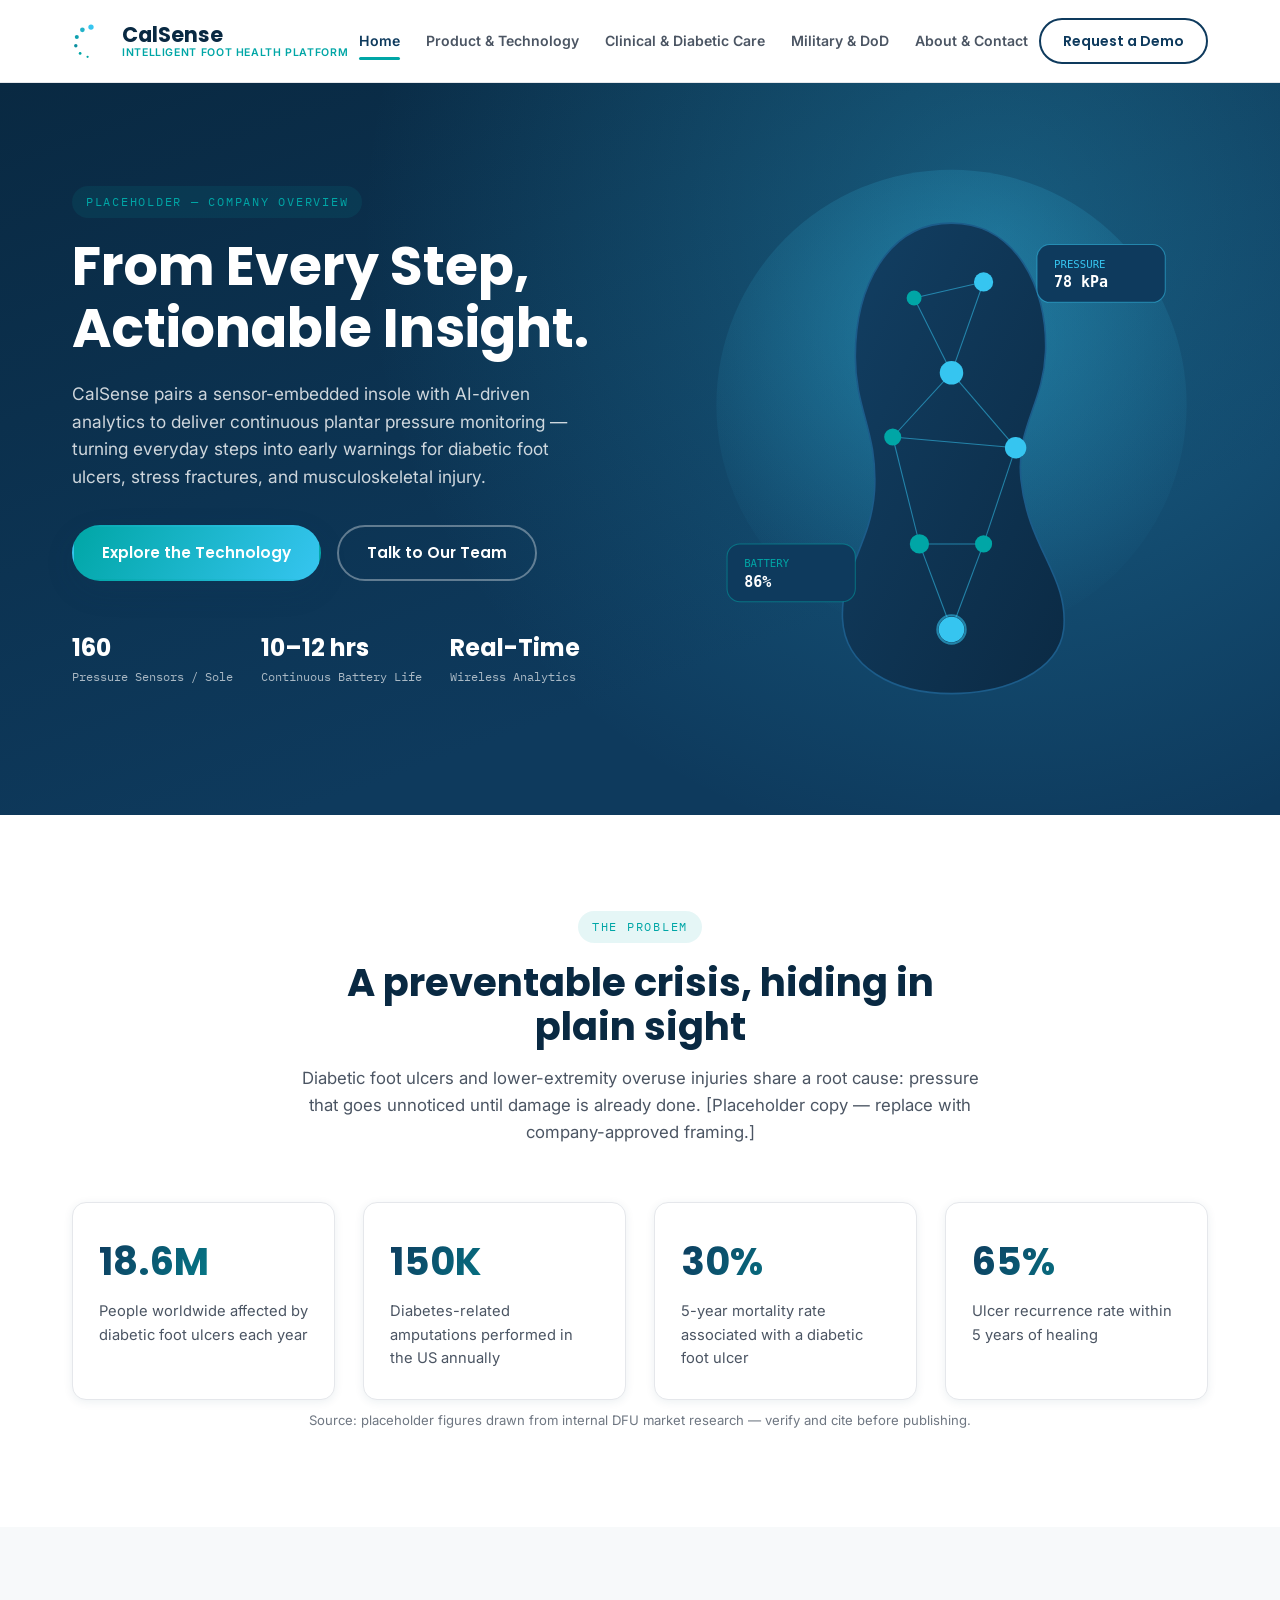
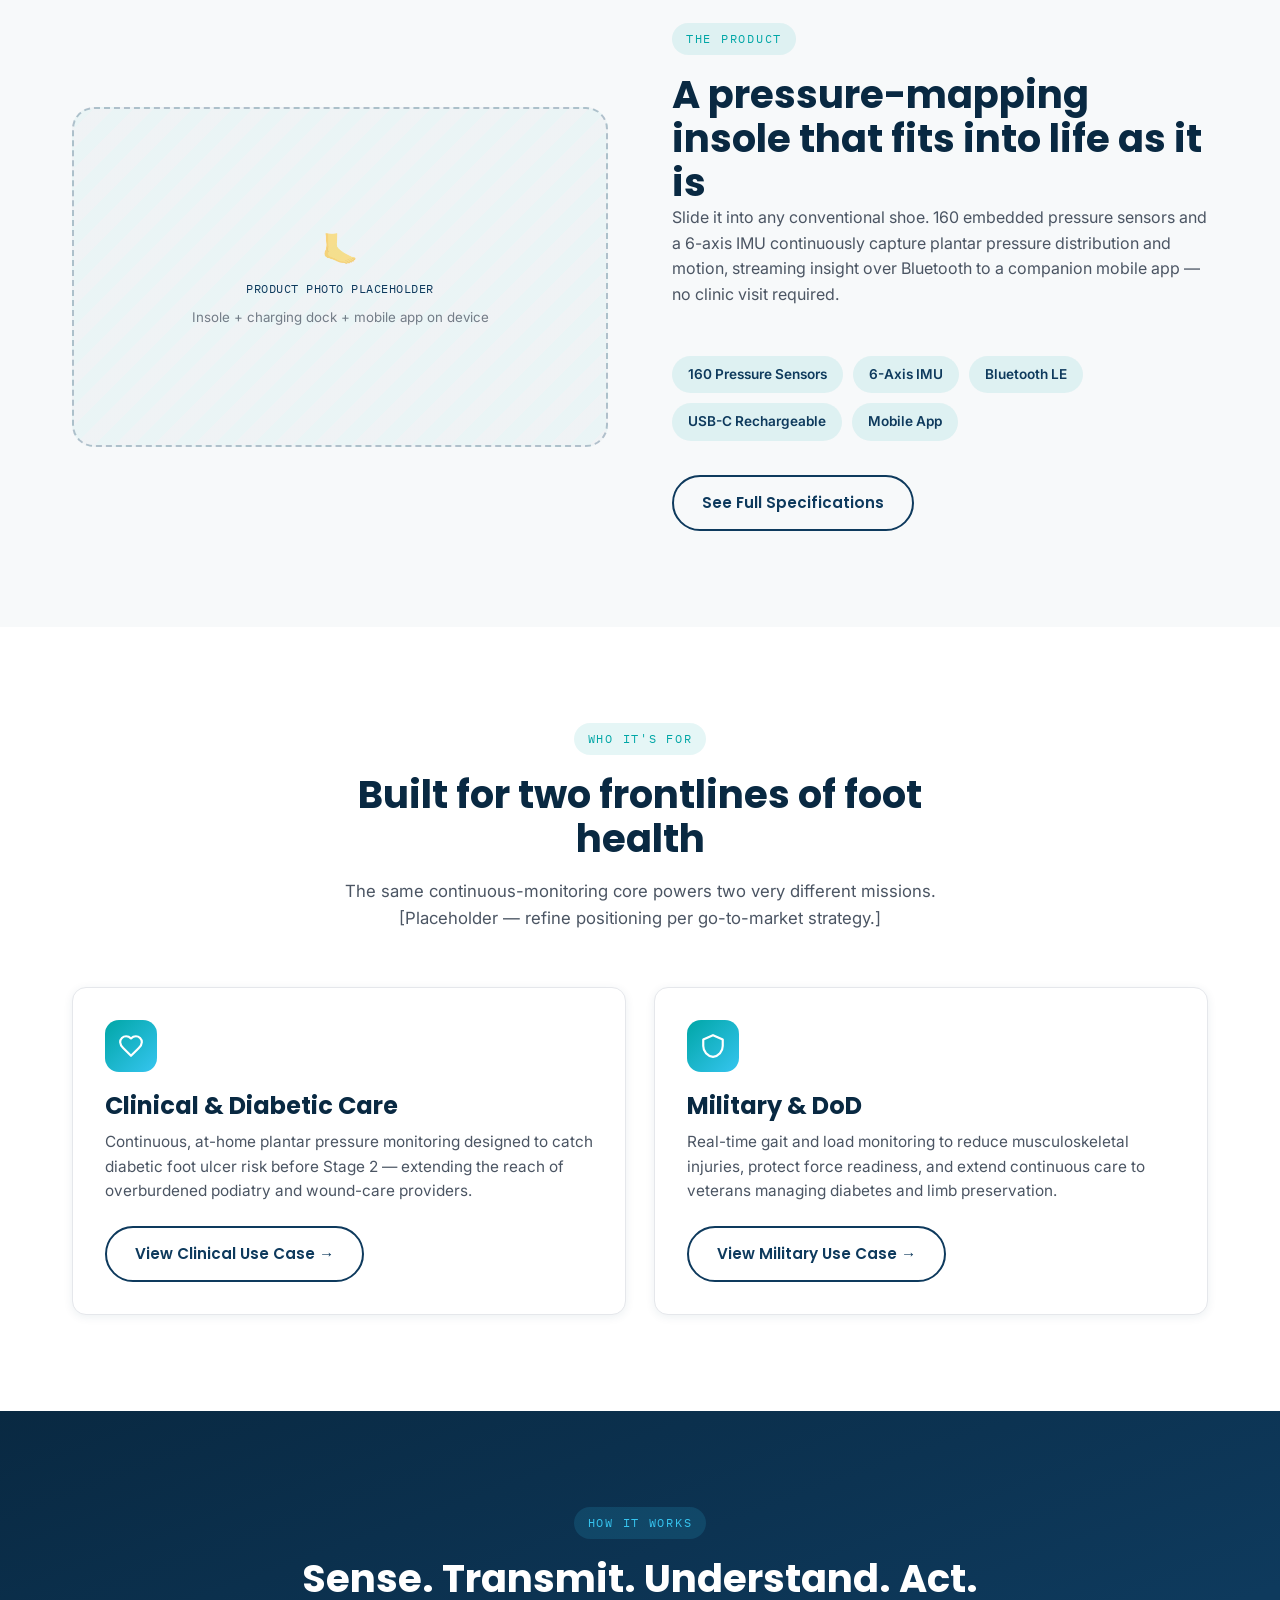
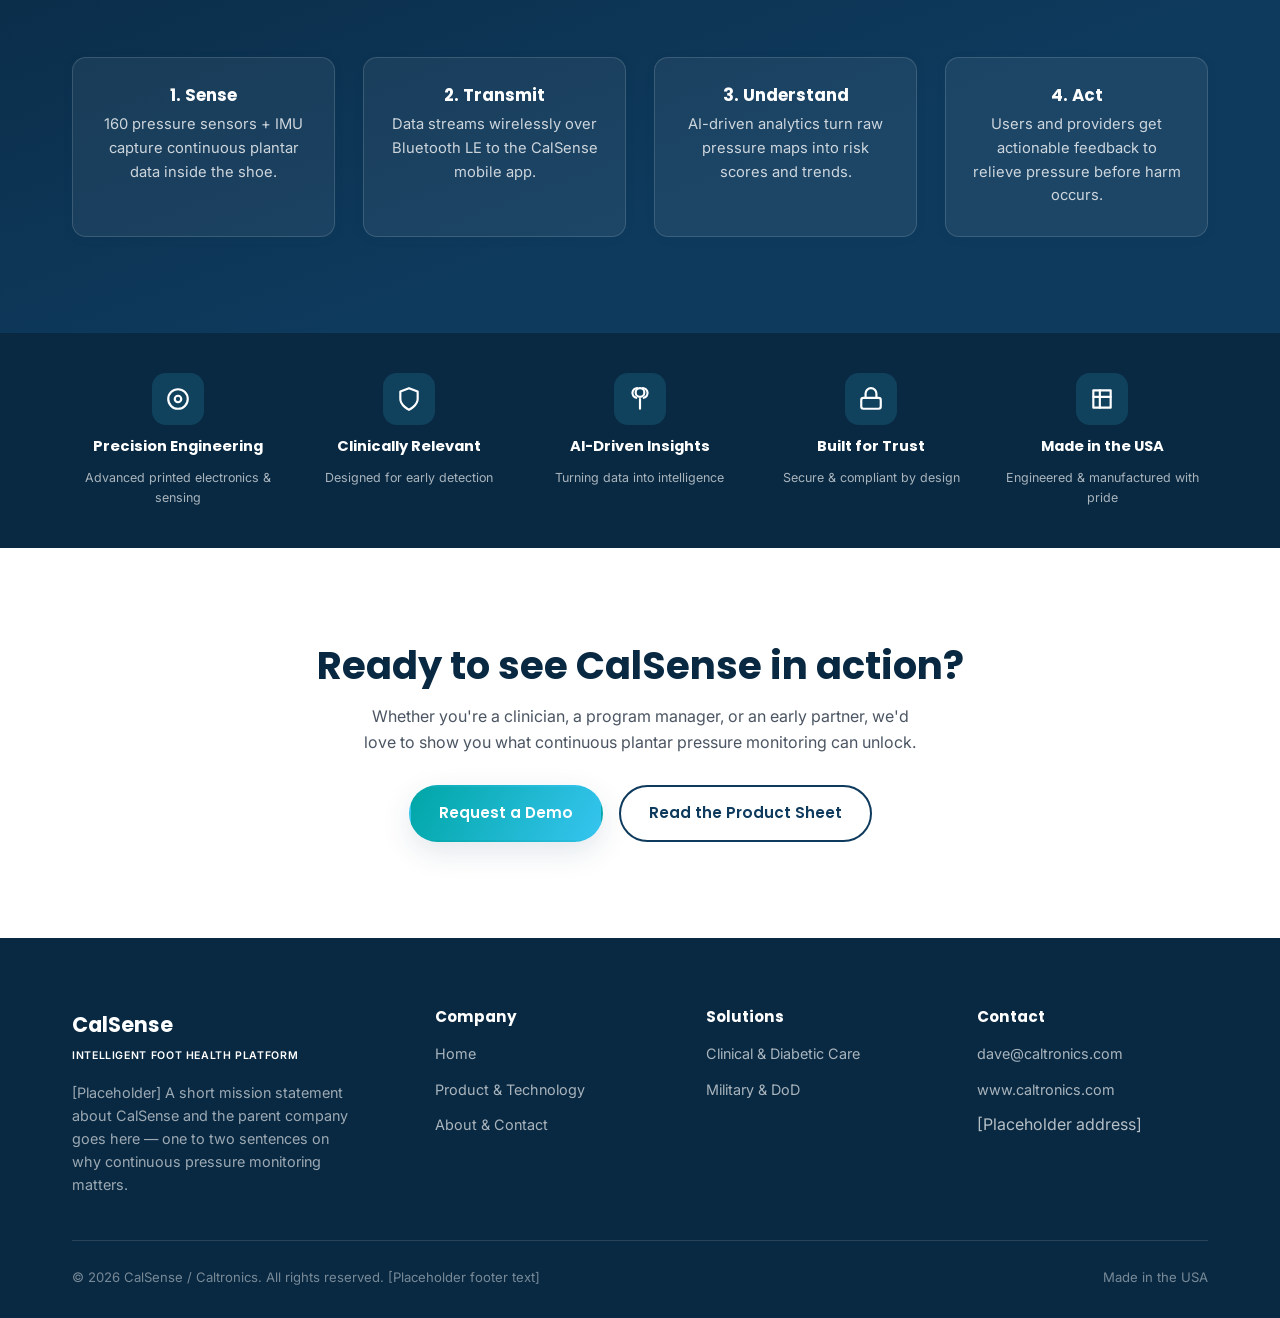
==== index.html @ a416ae58 "Initial CalSense marketing site Static 5-page site (Home, Product & Technology, Clinical & Diabetic " ====
<!DOCTYPE html>
<html lang="en">
<head>
<meta charset="UTF-8">
<meta name="viewport" content="width=device-width, initial-scale=1.0">
<title>CalSense | Intelligent Foot Health Platform</title>
<meta name="description" content="CalSense is a continuous plantar pressure monitoring platform — pairing a sensor-embedded insole with AI-driven analytics to prevent diabetic foot ulcers and musculoskeletal injury.">
<link rel="icon" type="image/svg+xml" href="images/favicon.svg">
<link rel="preconnect" href="https://fonts.googleapis.com">
<link href="https://fonts.googleapis.com/css2?family=Poppins:wght@500;600;700&family=Inter:wght@400;500;600&family=IBM+Plex+Mono:wght@400;500;600&display=swap" rel="stylesheet">
<link rel="stylesheet" href="css/styles.css">
</head>
<body>

<!-- NOTE: Nav + footer are duplicated per page (static site, no templating). Keep them in sync when editing. -->
<header class="navbar">
  <div class="container">
    <a href="index.html" class="brand">
      <img src="images/logo.svg" alt="CalSense logo">
      <span class="brand-text">
        <span class="brand-name">CalSense</span>
        <span class="brand-tag">Intelligent Foot Health Platform</span>
      </span>
    </a>
    <nav class="nav-links">
      <a href="index.html">Home</a>
      <a href="product.html">Product &amp; Technology</a>
      <a href="healthcare.html">Clinical &amp; Diabetic Care</a>
      <a href="military.html">Military &amp; DoD</a>
      <a href="about.html">About &amp; Contact</a>
    </nav>
    <div class="nav-cta">
      <a href="about.html" class="btn btn--outline-navy">Request a Demo</a>
      <button class="nav-toggle" aria-label="Toggle menu">
        <span></span><span></span><span></span>
      </button>
    </div>
  </div>
</header>

<!-- HERO -->
<section class="hero">
  <div class="container">
    <div class="hero-copy">
      <span class="eyebrow">Placeholder — Company Overview</span>
      <h1>From Every Step,<br>Actionable Insight.</h1>
      <p class="lede">CalSense pairs a sensor-embedded insole with AI-driven analytics to deliver continuous plantar pressure monitoring — turning everyday steps into early warnings for diabetic foot ulcers, stress fractures, and musculoskeletal injury.</p>
      <div class="hero-actions">
        <a href="product.html" class="btn btn--primary">Explore the Technology</a>
        <a href="about.html" class="btn btn--ghost">Talk to Our Team</a>
      </div>
      <div class="hero-badges">
        <div class="hero-badge"><strong>160</strong>Pressure Sensors / Sole</div>
        <div class="hero-badge"><strong>10–12 hrs</strong>Continuous Battery Life</div>
        <div class="hero-badge"><strong>Real-Time</strong>Wireless Analytics</div>
      </div>
    </div>
    <div class="hero-art">
      <img src="images/hero-graphic.svg" alt="Illustration of a foot sole with pressure sensor network">
    </div>
  </div>
</section>

<!-- PROBLEM SNAPSHOT -->
<section class="section">
  <div class="container">
    <div class="section-head section-head--center">
      <span class="eyebrow">The Problem</span>
      <h2>A preventable crisis, hiding in plain sight</h2>
      <p>Diabetic foot ulcers and lower-extremity overuse injuries share a root cause: pressure that goes unnoticed until damage is already done. [Placeholder copy — replace with company-approved framing.]</p>
    </div>
    <div class="grid grid--4">
      <div class="stat-card">
        <div class="stat-number" data-count-to="18.6" data-decimals="1" data-suffix="M">0M</div>
        <p>People worldwide affected by diabetic foot ulcers each year</p>
      </div>
      <div class="stat-card">
        <div class="stat-number" data-count-to="150" data-suffix="K">0K</div>
        <p>Diabetes-related amputations performed in the US annually</p>
      </div>
      <div class="stat-card">
        <div class="stat-number" data-count-to="30" data-suffix="%">0%</div>
        <p>5-year mortality rate associated with a diabetic foot ulcer</p>
      </div>
      <div class="stat-card">
        <div class="stat-number" data-count-to="65" data-suffix="%">0%</div>
        <p>Ulcer recurrence rate within 5 years of healing</p>
      </div>
    </div>
    <p class="small-note text-center">Source: placeholder figures drawn from internal DFU market research — verify and cite before publishing.</p>
  </div>
</section>

<!-- PRODUCT HIGHLIGHT -->
<section class="section section--offwhite">
  <div class="container">
    <div class="split">
      <div class="split-media">
        <div class="placeholder" style="min-height:340px;">
          <div class="ph-icon">🦶</div>
          <span class="ph-label">Product Photo Placeholder</span>
          <small>Insole + charging dock + mobile app on device</small>
        </div>
      </div>
      <div class="split-copy">
        <span class="eyebrow">The Product</span>
        <h2>A pressure-mapping insole that fits into life as it is</h2>
        <p>Slide it into any conventional shoe. 160 embedded pressure sensors and a 6-axis IMU continuously capture plantar pressure distribution and motion, streaming insight over Bluetooth to a companion mobile app — no clinic visit required.</p>
        <div class="pill-list mt-lg">
          <span class="pill">160 Pressure Sensors</span>
          <span class="pill">6-Axis IMU</span>
          <span class="pill">Bluetooth LE</span>
          <span class="pill">USB-C Rechargeable</span>
          <span class="pill">Mobile App</span>
        </div>
        <div class="hero-actions" style="margin-top:34px;">
          <a href="product.html" class="btn btn--outline-navy">See Full Specifications</a>
        </div>
      </div>
    </div>
  </div>
</section>

<!-- MARKETS -->
<section class="section">
  <div class="container">
    <div class="section-head section-head--center">
      <span class="eyebrow">Who It's For</span>
      <h2>Built for two frontlines of foot health</h2>
      <p>The same continuous-monitoring core powers two very different missions. [Placeholder — refine positioning per go-to-market strategy.]</p>
    </div>
    <div class="grid grid--2">
      <div class="card">
        <div class="icon-badge">
          <svg viewBox="0 0 24 24" fill="none" stroke="currentColor" stroke-width="2" stroke-linecap="round" stroke-linejoin="round"><path d="M19 14c1.49-1.46 3-3.21 3-5.5A5.5 5.5 0 0 0 16.5 3c-1.76 0-3 .5-4.5 2-1.5-1.5-2.74-2-4.5-2A5.5 5.5 0 0 0 2 8.5c0 2.29 1.51 4.04 3 5.5l7 7Z"/></svg>
        </div>
        <h3>Clinical &amp; Diabetic Care</h3>
        <p>Continuous, at-home plantar pressure monitoring designed to catch diabetic foot ulcer risk before Stage 2 — extending the reach of overburdened podiatry and wound-care providers.</p>
        <a href="healthcare.html" class="btn btn--outline-navy" style="margin-top:22px;">View Clinical Use Case →</a>
      </div>
      <div class="card">
        <div class="icon-badge">
          <svg viewBox="0 0 24 24" fill="none" stroke="currentColor" stroke-width="2" stroke-linecap="round" stroke-linejoin="round"><path d="M12 2 3 6v6c0 5 3.8 9.4 9 10 5.2-.6 9-5 9-10V6l-9-4Z"/></svg>
        </div>
        <h3>Military &amp; DoD</h3>
        <p>Real-time gait and load monitoring to reduce musculoskeletal injuries, protect force readiness, and extend continuous care to veterans managing diabetes and limb preservation.</p>
        <a href="military.html" class="btn btn--outline-navy" style="margin-top:22px;">View Military Use Case →</a>
      </div>
    </div>
  </div>
</section>

<!-- HOW IT WORKS TEASER -->
<section class="section section--navy">
  <div class="container">
    <div class="section-head section-head--center">
      <span class="eyebrow">How It Works</span>
      <h2>Sense. Transmit. Understand. Act.</h2>
    </div>
    <div class="grid grid--4">
      <div class="stat-card text-center">
        <h3 style="font-size:1.05rem;">1. Sense</h3>
        <p>160 pressure sensors + IMU capture continuous plantar data inside the shoe.</p>
      </div>
      <div class="stat-card text-center">
        <h3 style="font-size:1.05rem;">2. Transmit</h3>
        <p>Data streams wirelessly over Bluetooth LE to the CalSense mobile app.</p>
      </div>
      <div class="stat-card text-center">
        <h3 style="font-size:1.05rem;">3. Understand</h3>
        <p>AI-driven analytics turn raw pressure maps into risk scores and trends.</p>
      </div>
      <div class="stat-card text-center">
        <h3 style="font-size:1.05rem;">4. Act</h3>
        <p>Users and providers get actionable feedback to relieve pressure before harm occurs.</p>
      </div>
    </div>
  </div>
</section>

<!-- TRUST STRIP -->
<div class="trust-strip">
  <div class="container">
    <div class="grid">
      <div class="trust-item">
        <div class="icon-badge"><svg viewBox="0 0 24 24" fill="none" stroke="currentColor" stroke-width="2" stroke-linecap="round" stroke-linejoin="round"><circle cx="12" cy="12" r="3"/><circle cx="12" cy="12" r="9"/></svg></div>
        <strong>Precision Engineering</strong>
        <span>Advanced printed electronics &amp; sensing</span>
      </div>
      <div class="trust-item">
        <div class="icon-badge"><svg viewBox="0 0 24 24" fill="none" stroke="currentColor" stroke-width="2" stroke-linecap="round" stroke-linejoin="round"><path d="M12 22s8-4 8-10V5l-8-3-8 3v7c0 6 8 10 8 10Z"/></svg></div>
        <strong>Clinically Relevant</strong>
        <span>Designed for early detection</span>
      </div>
      <div class="trust-item">
        <div class="icon-badge"><svg viewBox="0 0 24 24" fill="none" stroke="currentColor" stroke-width="2" stroke-linecap="round" stroke-linejoin="round"><path d="M9.5 2a4.5 4.5 0 0 0-1 8.88M14.5 2a4.5 4.5 0 0 1 1 8.88M12 12v9"/><circle cx="12" cy="6" r="4"/></svg></div>
        <strong>AI-Driven Insights</strong>
        <span>Turning data into intelligence</span>
      </div>
      <div class="trust-item">
        <div class="icon-badge"><svg viewBox="0 0 24 24" fill="none" stroke="currentColor" stroke-width="2" stroke-linecap="round" stroke-linejoin="round"><rect x="3" y="11" width="18" height="10" rx="2"/><path d="M7 11V7a5 5 0 0 1 10 0v4"/></svg></div>
        <strong>Built for Trust</strong>
        <span>Secure &amp; compliant by design</span>
      </div>
      <div class="trust-item">
        <div class="icon-badge"><svg viewBox="0 0 24 24" fill="none" stroke="currentColor" stroke-width="2" stroke-linecap="round" stroke-linejoin="round"><path d="M4 4h16v16H4z"/><path d="M4 10h16M10 4v16"/></svg></div>
        <strong>Made in the USA</strong>
        <span>Engineered &amp; manufactured with pride</span>
      </div>
    </div>
  </div>
</div>

<!-- CTA -->
<section class="section text-center">
  <div class="container">
    <h2>Ready to see CalSense in action?</h2>
    <p style="max-width:560px;margin:16px auto 0;">Whether you're a clinician, a program manager, or an early partner, we'd love to show you what continuous plantar pressure monitoring can unlock.</p>
    <div class="hero-actions" style="justify-content:center;margin-top:30px;">
      <a href="about.html" class="btn btn--primary" style="color:#fff;">Request a Demo</a>
      <a href="product.html" class="btn btn--outline-navy">Read the Product Sheet</a>
    </div>
  </div>
</section>

<footer class="site-footer">
  <div class="container">
    <div class="footer-grid">
      <div class="footer-brand">
        <span class="brand-name">CalSense</span><br>
        <span class="brand-tag">Intelligent Foot Health Platform</span>
        <p>[Placeholder] A short mission statement about CalSense and the parent company goes here — one to two sentences on why continuous pressure monitoring matters.</p>
      </div>
      <div class="footer-col">
        <h4>Company</h4>
        <ul>
          <li><a href="index.html">Home</a></li>
          <li><a href="product.html">Product &amp; Technology</a></li>
          <li><a href="about.html">About &amp; Contact</a></li>
        </ul>
      </div>
      <div class="footer-col">
        <h4>Solutions</h4>
        <ul>
          <li><a href="healthcare.html">Clinical &amp; Diabetic Care</a></li>
          <li><a href="military.html">Military &amp; DoD</a></li>
        </ul>
      </div>
      <div class="footer-col">
        <h4>Contact</h4>
        <ul>
          <li><a href="mailto:dave@caltronics.com">dave@caltronics.com</a></li>
          <li><a href="#">www.caltronics.com</a></li>
          <li>[Placeholder address]</li>
        </ul>
      </div>
    </div>
    <div class="footer-bottom">
      <span>© 2026 CalSense / Caltronics. All rights reserved. [Placeholder footer text]</span>
      <span>Made in the USA</span>
    </div>
  </div>
</footer>

<script src="js/main.js"></script>
</body>
</html>
---- css/styles.css ----
/* ==========================================================================
   CalSense — Global Design System
   Palette + type pulled from Project Aegis brand board (placeholder-friendly)
   ========================================================================== */

:root {
  --navy: #0E3A5D;
  --navy-dark: #092942;
  --teal: #00A6A6;
  --cyan: #36C5F0;
  --white: #FFFFFF;
  --slate: #4B5563;
  --light-gray: #E5E7EB;
  --off-white: #F7F9FA;

  --font-heading: 'Poppins', 'Segoe UI', Arial, sans-serif;
  --font-body: 'Inter', 'Segoe UI', Arial, sans-serif;
  --font-mono: 'IBM Plex Mono', 'Courier New', monospace;

  --radius-sm: 8px;
  --radius-md: 14px;
  --radius-lg: 22px;

  --shadow-sm: 0 2px 10px rgba(14, 58, 93, 0.08);
  --shadow-md: 0 10px 30px rgba(14, 58, 93, 0.12);
  --shadow-lg: 0 20px 50px rgba(14, 58, 93, 0.18);

  --max-width: 1200px;
}

* { box-sizing: border-box; margin: 0; padding: 0; }

html { scroll-behavior: smooth; }

body {
  font-family: var(--font-body);
  color: var(--navy-dark);
  background: var(--white);
  line-height: 1.6;
  -webkit-font-smoothing: antialiased;
  overflow-x: hidden;
}

img, svg { max-width: 100%; display: block; }

a { color: inherit; text-decoration: none; }

ul { list-style: none; }

h1, h2, h3, h4 {
  font-family: var(--font-heading);
  font-weight: 700;
  line-height: 1.15;
  color: var(--navy-dark);
}

h1 { font-size: clamp(2.2rem, 4.2vw, 3.6rem); }
h2 { font-size: clamp(1.8rem, 3vw, 2.6rem); }
h3 { font-size: clamp(1.2rem, 2vw, 1.5rem); }

p { color: var(--slate); }

.container {
  max-width: var(--max-width);
  margin: 0 auto;
  padding: 0 32px;
}

.section {
  padding: 96px 0;
}

.section--tight { padding: 64px 0; }

.section--navy {
  background: linear-gradient(160deg, var(--navy-dark), var(--navy) 65%);
  color: var(--white);
}
.section--navy h2, .section--navy h3, .section--navy p { color: var(--white); }
.section--navy p { color: rgba(255,255,255,0.78); }

.section--offwhite { background: var(--off-white); }

.eyebrow {
  display: inline-block;
  font-family: var(--font-mono);
  font-size: 0.78rem;
  letter-spacing: 0.14em;
  text-transform: uppercase;
  color: var(--teal);
  background: rgba(0, 166, 166, 0.1);
  padding: 6px 14px;
  border-radius: 999px;
  margin-bottom: 18px;
}
.section--navy .eyebrow {
  color: var(--cyan);
  background: rgba(54, 197, 240, 0.14);
}

.section-head {
  max-width: 680px;
  margin-bottom: 56px;
}
.section-head p { margin-top: 16px; font-size: 1.05rem; }
.section-head--center { margin-left: auto; margin-right: auto; text-align: center; }

/* ---------- Buttons ---------- */
.btn {
  display: inline-flex;
  align-items: center;
  gap: 8px;
  font-family: var(--font-heading);
  font-weight: 600;
  font-size: 0.95rem;
  padding: 14px 28px;
  border-radius: 999px;
  border: 2px solid transparent;
  cursor: pointer;
  transition: transform 0.18s ease, box-shadow 0.18s ease, background 0.18s ease, color 0.18s ease;
}
.btn:hover { transform: translateY(-2px); }

.btn--primary {
  background: linear-gradient(120deg, var(--teal), var(--cyan));
  color: var(--white);
  box-shadow: var(--shadow-md);
}
.btn--primary:hover { box-shadow: 0 14px 34px rgba(0, 166, 166, 0.32); }

.btn--ghost {
  background: transparent;
  border-color: rgba(255,255,255,0.35);
  color: var(--white);
}
.btn--ghost:hover { background: rgba(255,255,255,0.1); }

.btn--outline-navy {
  background: transparent;
  border-color: var(--navy);
  color: var(--navy);
}
.btn--outline-navy:hover { background: var(--navy); color: var(--white); }

/* ---------- Navbar ---------- */
.navbar {
  position: sticky;
  top: 0;
  z-index: 100;
  background: rgba(255, 255, 255, 0.92);
  backdrop-filter: blur(10px);
  border-bottom: 1px solid var(--light-gray);
}
.navbar .container {
  display: flex;
  align-items: center;
  justify-content: space-between;
  height: 82px;
}
.brand {
  display: flex;
  align-items: center;
  gap: 12px;
}
.brand img { width: 38px; height: 38px; }
.brand-text { display: flex; flex-direction: column; line-height: 1.1; }
.brand-name {
  font-family: var(--font-heading);
  font-weight: 700;
  font-size: 1.3rem;
  color: var(--navy-dark);
}
.brand-tag {
  font-size: 0.66rem;
  letter-spacing: 0.06em;
  text-transform: uppercase;
  color: var(--teal);
  font-weight: 600;
}

.nav-links {
  display: flex;
  align-items: center;
  gap: 26px;
}
.nav-links a {
  font-weight: 600;
  font-size: 0.88rem;
  color: var(--slate);
  position: relative;
  padding: 4px 0;
  white-space: nowrap;
  transition: color 0.15s ease;
}
.nav-links a:hover, .nav-links a.active { color: var(--navy); }
.nav-links a.active::after {
  content: '';
  position: absolute;
  left: 0; right: 0; bottom: -4px;
  height: 3px;
  border-radius: 2px;
  background: var(--teal);
}

.nav-cta { display: flex; align-items: center; gap: 18px; }
.nav-cta .btn { padding: 10px 22px; font-size: 0.88rem; }
.nav-cta .btn--primary { color: var(--white); }

.nav-toggle {
  display: none;
  flex-direction: column;
  gap: 5px;
  background: none;
  border: none;
  cursor: pointer;
  padding: 8px;
}
.nav-toggle span {
  width: 24px;
  height: 2.5px;
  background: var(--navy);
  border-radius: 2px;
  transition: 0.2s ease;
}

/* ---------- Hero ---------- */
.hero {
  position: relative;
  background: radial-gradient(circle at 78% 20%, rgba(54,197,240,0.28), transparent 55%),
              linear-gradient(160deg, var(--navy-dark), var(--navy) 70%);
  color: var(--white);
  padding: 76px 0 100px;
  overflow: hidden;
}
.hero .container {
  display: grid;
  grid-template-columns: 1.05fr 0.95fr;
  gap: 56px;
  align-items: center;
}
.hero h1 { color: var(--white); }
.hero-tagline {
  font-family: var(--font-heading);
  font-size: clamp(1.1rem, 1.6vw, 1.35rem);
  color: var(--cyan);
  margin-top: 18px;
  font-weight: 600;
}
.hero p.lede {
  margin-top: 20px;
  font-size: 1.08rem;
  color: rgba(255,255,255,0.8);
  max-width: 520px;
}
.hero-actions {
  display: flex;
  gap: 16px;
  margin-top: 34px;
  flex-wrap: wrap;
}
.hero-badges {
  display: flex;
  gap: 28px;
  margin-top: 48px;
  flex-wrap: wrap;
}
.hero-badge {
  font-family: var(--font-mono);
  font-size: 0.78rem;
  color: rgba(255,255,255,0.65);
}
.hero-badge strong {
  display: block;
  font-family: var(--font-heading);
  font-size: 1.5rem;
  color: var(--white);
}

.hero-art { position: relative; }

/* ---------- Page header (sub-pages) ---------- */
.page-header {
  background: linear-gradient(160deg, var(--navy-dark), var(--navy) 70%);
  color: var(--white);
  padding: 68px 0 72px;
  position: relative;
  overflow: hidden;
}
.page-header .container { position: relative; z-index: 1; }
.page-header h1 { color: var(--white); max-width: 760px; }
.page-header p { color: rgba(255,255,255,0.78); max-width: 620px; margin-top: 16px; font-size: 1.05rem; }

/* ---------- Placeholder media block ---------- */
.placeholder {
  border: 2px dashed rgba(14, 58, 93, 0.28);
  border-radius: var(--radius-lg);
  background: repeating-linear-gradient(135deg, rgba(0,166,166,0.05) 0 14px, rgba(14,58,93,0.03) 14px 28px);
  display: flex;
  flex-direction: column;
  align-items: center;
  justify-content: center;
  text-align: center;
  gap: 8px;
  color: var(--slate);
  min-height: 220px;
  padding: 24px;
}
.placeholder .ph-icon { font-size: 1.8rem; opacity: 0.5; }
.placeholder span.ph-label {
  font-family: var(--font-mono);
  font-size: 0.78rem;
  letter-spacing: 0.04em;
  text-transform: uppercase;
  color: var(--navy);
}
.placeholder small { color: var(--slate); opacity: 0.75; }

.section--navy .placeholder {
  border-color: rgba(255,255,255,0.3);
  background: repeating-linear-gradient(135deg, rgba(255,255,255,0.05) 0 14px, rgba(255,255,255,0.02) 14px 28px);
  color: rgba(255,255,255,0.7);
}
.section--navy .placeholder span.ph-label { color: var(--cyan); }

/* ---------- Grids & Cards ---------- */
.grid {
  display: grid;
  gap: 28px;
}
.grid--2 { grid-template-columns: repeat(2, 1fr); }
.grid--3 { grid-template-columns: repeat(3, 1fr); }
.grid--4 { grid-template-columns: repeat(4, 1fr); }

.card {
  background: var(--white);
  border-radius: var(--radius-md);
  padding: 32px;
  box-shadow: var(--shadow-sm);
  border: 1px solid var(--light-gray);
  transition: transform 0.2s ease, box-shadow 0.2s ease;
}
.card:hover { transform: translateY(-4px); box-shadow: var(--shadow-md); }

.icon-badge {
  width: 52px;
  height: 52px;
  border-radius: 14px;
  display: flex;
  align-items: center;
  justify-content: center;
  background: linear-gradient(135deg, var(--teal), var(--cyan));
  color: var(--white);
  margin-bottom: 20px;
}
.icon-badge svg { width: 26px; height: 26px; }

.card h3 { margin-bottom: 10px; }
.card p { font-size: 0.96rem; }

/* Stat card */
.stat-card {
  background: var(--white);
  border-radius: var(--radius-md);
  padding: 28px 26px;
  border: 1px solid var(--light-gray);
  box-shadow: var(--shadow-sm);
}
.stat-card .stat-number {
  font-family: var(--font-heading);
  font-weight: 700;
  font-size: 2.4rem;
  background: linear-gradient(120deg, var(--navy), var(--teal));
  -webkit-background-clip: text;
  background-clip: text;
  color: transparent;
}
.stat-card p { margin-top: 8px; font-size: 0.92rem; }

.section--navy .stat-card {
  background: rgba(255,255,255,0.06);
  border-color: rgba(255,255,255,0.14);
}
.section--navy .stat-card .stat-number {
  background: linear-gradient(120deg, var(--cyan), var(--white));
  -webkit-background-clip: text;
  background-clip: text;
}

/* Two-column layout */
.split {
  display: grid;
  grid-template-columns: 1fr 1fr;
  gap: 64px;
  align-items: center;
}
.split.reverse .split-media { order: 2; }

/* Numbered steps */
.steps { display: flex; flex-direction: column; gap: 0; }
.step {
  display: flex;
  gap: 22px;
  padding: 26px 0;
  border-bottom: 1px solid var(--light-gray);
}
.step:last-child { border-bottom: none; }
.step-num {
  flex-shrink: 0;
  width: 44px;
  height: 44px;
  border-radius: 50%;
  background: var(--off-white);
  border: 2px solid var(--teal);
  color: var(--navy);
  font-family: var(--font-heading);
  font-weight: 700;
  display: flex;
  align-items: center;
  justify-content: center;
}
.step h4 { font-family: var(--font-heading); font-size: 1.05rem; margin-bottom: 4px; }
.step p { font-size: 0.94rem; }

/* Spec table */
.spec-table {
  width: 100%;
  border-collapse: collapse;
  font-family: var(--font-mono);
  font-size: 0.92rem;
}
.spec-table tr { border-bottom: 1px solid var(--light-gray); }
.spec-table tr:last-child { border-bottom: none; }
.spec-table td { padding: 16px 10px; }
.spec-table td:first-child { color: var(--slate); width: 45%; }
.spec-table td:last-child { color: var(--navy-dark); font-weight: 600; }

/* Pills / feature tags */
.pill-list { display: flex; flex-wrap: wrap; gap: 10px; }
.pill {
  font-size: 0.85rem;
  font-weight: 600;
  padding: 8px 16px;
  border-radius: 999px;
  background: rgba(0,166,166,0.1);
  color: var(--navy);
}
.section--navy .pill { background: rgba(54,197,240,0.16); color: var(--white); }

/* Trust badge strip */
.trust-strip {
  background: var(--navy-dark);
  color: var(--white);
  padding: 40px 0;
}
.trust-strip .grid { grid-template-columns: repeat(5, 1fr); gap: 20px; }
.trust-item { display: flex; flex-direction: column; align-items: center; text-align: center; gap: 10px; }
.trust-item .icon-badge { background: rgba(54,197,240,0.16); margin-bottom: 0; }
.trust-item strong { font-family: var(--font-heading); font-size: 0.92rem; }
.trust-item span { font-size: 0.78rem; color: rgba(255,255,255,0.65); }

/* Quote / callout */
.callout {
  background: var(--off-white);
  border-left: 4px solid var(--teal);
  border-radius: var(--radius-sm);
  padding: 28px 32px;
  font-family: var(--font-heading);
  font-size: 1.15rem;
  color: var(--navy-dark);
}

/* Tabs (markets) */
.tab-nav { display: flex; gap: 12px; margin-bottom: 40px; flex-wrap: wrap; }
.tab-btn {
  font-family: var(--font-heading);
  font-weight: 600;
  font-size: 0.92rem;
  padding: 12px 22px;
  border-radius: 999px;
  border: 1px solid var(--light-gray);
  background: var(--white);
  color: var(--slate);
  cursor: pointer;
  transition: all 0.15s ease;
}
.tab-btn.active, .tab-btn:hover { background: var(--navy); color: var(--white); border-color: var(--navy); }

/* ---------- Footer ---------- */
.site-footer {
  background: var(--navy-dark);
  color: rgba(255,255,255,0.7);
  padding: 70px 0 30px;
}
.footer-grid {
  display: grid;
  grid-template-columns: 1.4fr 1fr 1fr 1fr;
  gap: 40px;
  padding-bottom: 44px;
  border-bottom: 1px solid rgba(255,255,255,0.12);
}
.footer-brand .brand-name, .footer-brand .brand-tag { color: var(--white); }
.footer-brand p { color: rgba(255,255,255,0.6); margin-top: 14px; font-size: 0.9rem; max-width: 280px; }
.footer-col h4 { color: var(--white); font-size: 0.95rem; margin-bottom: 16px; }
.footer-col ul { display: flex; flex-direction: column; gap: 10px; }
.footer-col a { font-size: 0.9rem; color: rgba(255,255,255,0.65); transition: color 0.15s ease; }
.footer-col a:hover { color: var(--cyan); }
.footer-bottom {
  display: flex;
  justify-content: space-between;
  align-items: center;
  padding-top: 26px;
  font-size: 0.82rem;
  color: rgba(255,255,255,0.45);
  flex-wrap: wrap;
  gap: 12px;
}

/* ---------- Contact form (about page) ---------- */
.form-field { margin-bottom: 20px; }
.form-field label {
  display: block;
  font-family: var(--font-heading);
  font-weight: 600;
  font-size: 0.88rem;
  margin-bottom: 8px;
  color: var(--navy-dark);
}
.form-field input, .form-field textarea, .form-field select {
  width: 100%;
  padding: 13px 16px;
  border-radius: var(--radius-sm);
  border: 1px solid var(--light-gray);
  font-family: var(--font-body);
  font-size: 0.95rem;
  background: var(--off-white);
  color: var(--navy-dark);
}
.form-field textarea { resize: vertical; min-height: 120px; }
.form-field input:focus, .form-field textarea:focus, .form-field select:focus {
  outline: none;
  border-color: var(--teal);
  background: var(--white);
}

/* ---------- Utilities ---------- */
.text-center { text-align: center; }
.mt-lg { margin-top: 48px; }
.small-note { font-size: 0.82rem; color: var(--slate); opacity: 0.8; margin-top: 10px; }

/* ---------- Responsive ---------- */
@media (max-width: 980px) {
  .hero .container { grid-template-columns: 1fr; }
  .hero-art { order: -1; }
  .split { grid-template-columns: 1fr; gap: 40px; }
  .split.reverse .split-media { order: -1; }
  .grid--4 { grid-template-columns: repeat(2, 1fr); }
  .grid--3 { grid-template-columns: repeat(2, 1fr); }
  .footer-grid { grid-template-columns: 1fr 1fr; }
  .trust-strip .grid { grid-template-columns: repeat(2, 1fr); }
}

@media (max-width: 1080px) {
  .nav-links, .nav-cta .btn--outline-navy { display: none; }
  .nav-toggle { display: flex; }
  .navbar.open .nav-links {
    display: flex;
    position: absolute;
    top: 82px;
    left: 0;
    right: 0;
    background: var(--white);
    flex-direction: column;
    padding: 24px 32px;
    gap: 20px;
    border-bottom: 1px solid var(--light-gray);
    box-shadow: var(--shadow-md);
  }
  .grid--2, .grid--3, .grid--4 { grid-template-columns: 1fr; }
  .footer-grid { grid-template-columns: 1fr; }
  .trust-strip .grid { grid-template-columns: 1fr 1fr; }
  .section { padding: 64px 0; }
  .footer-bottom { flex-direction: column; align-items: flex-start; }
}
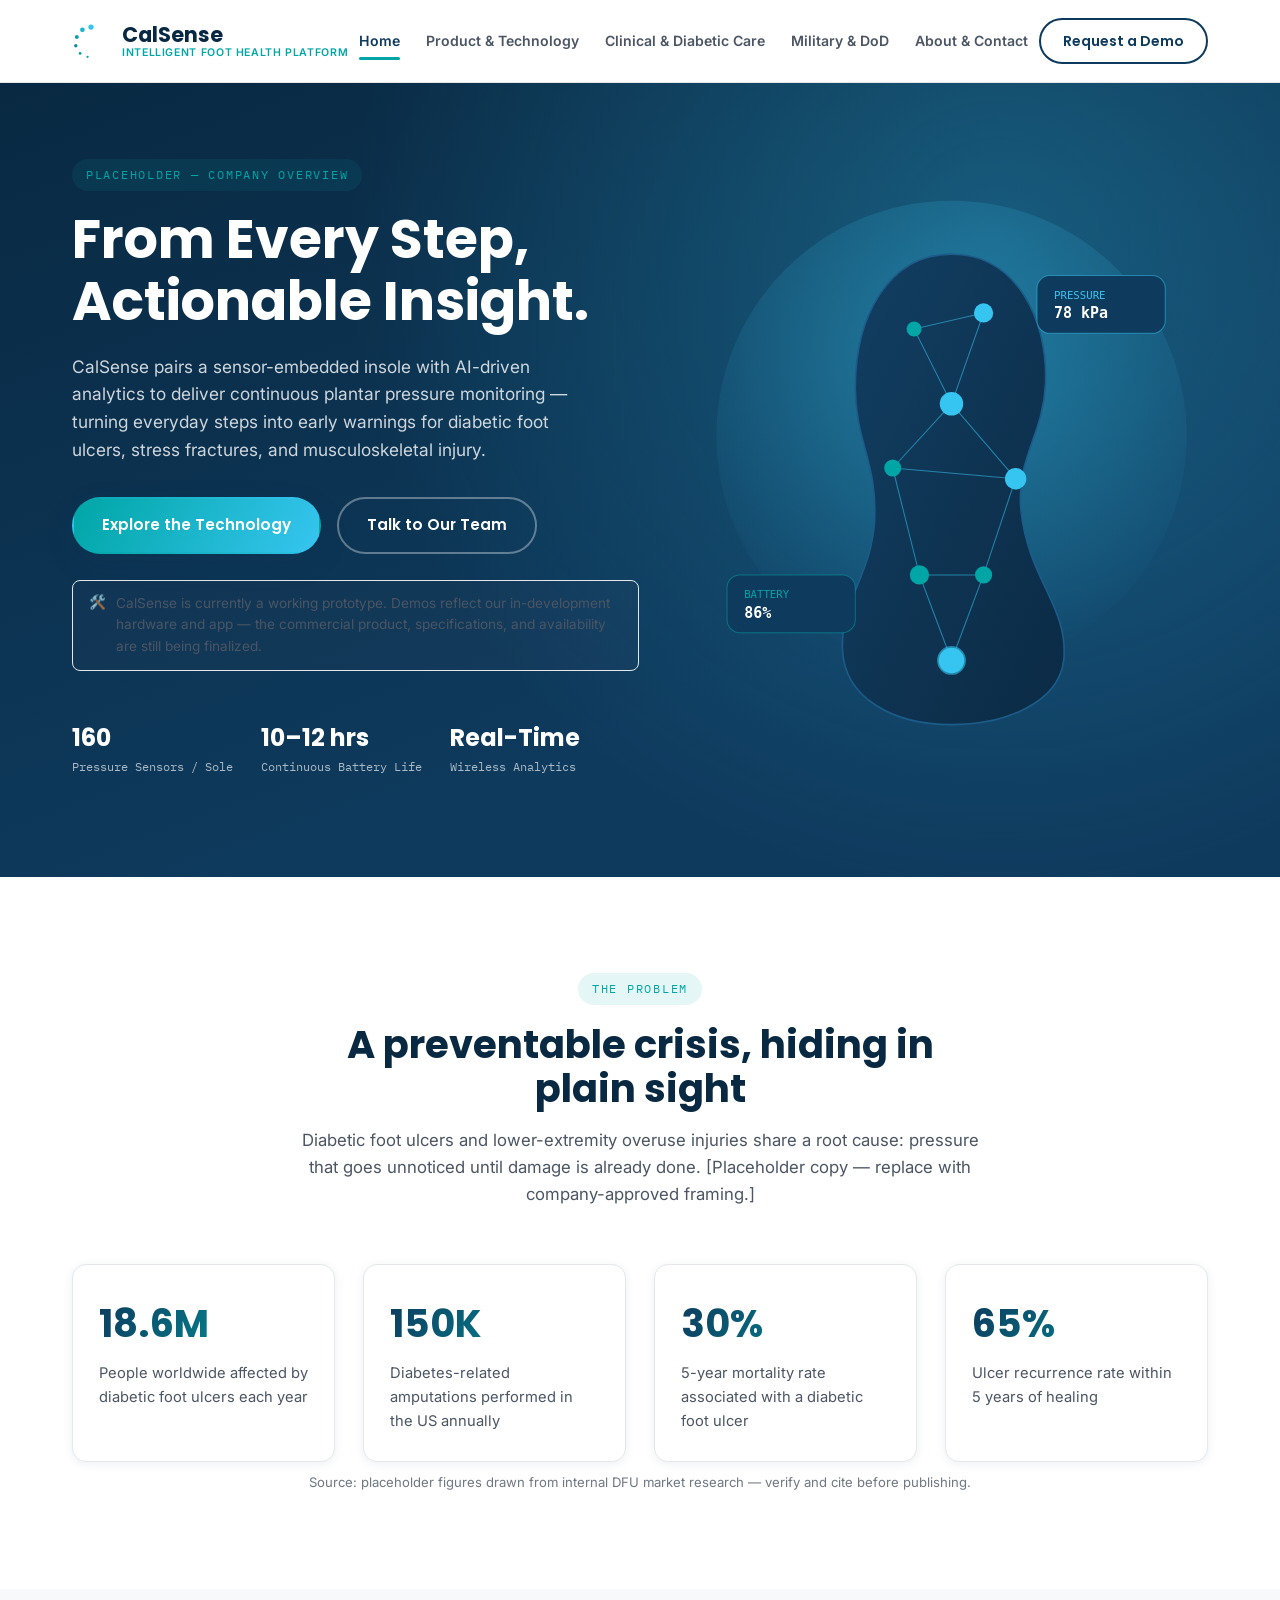
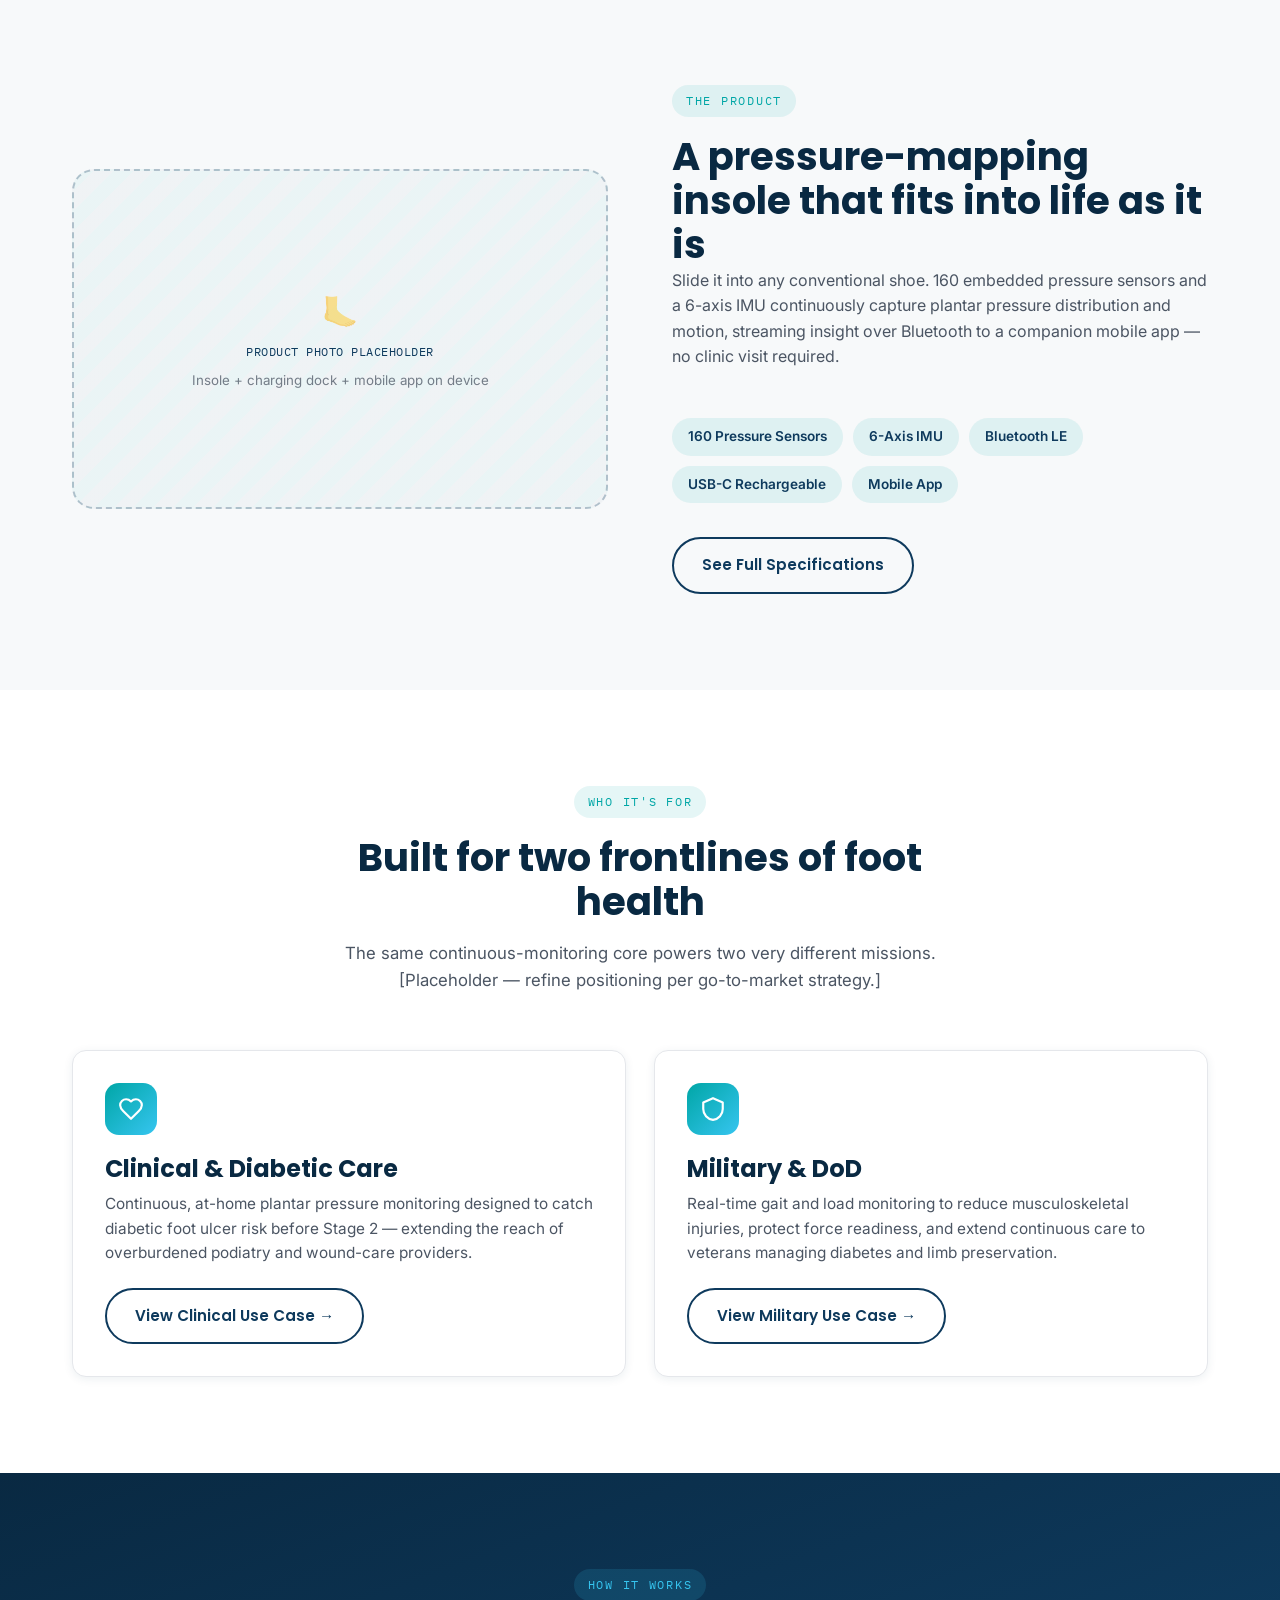
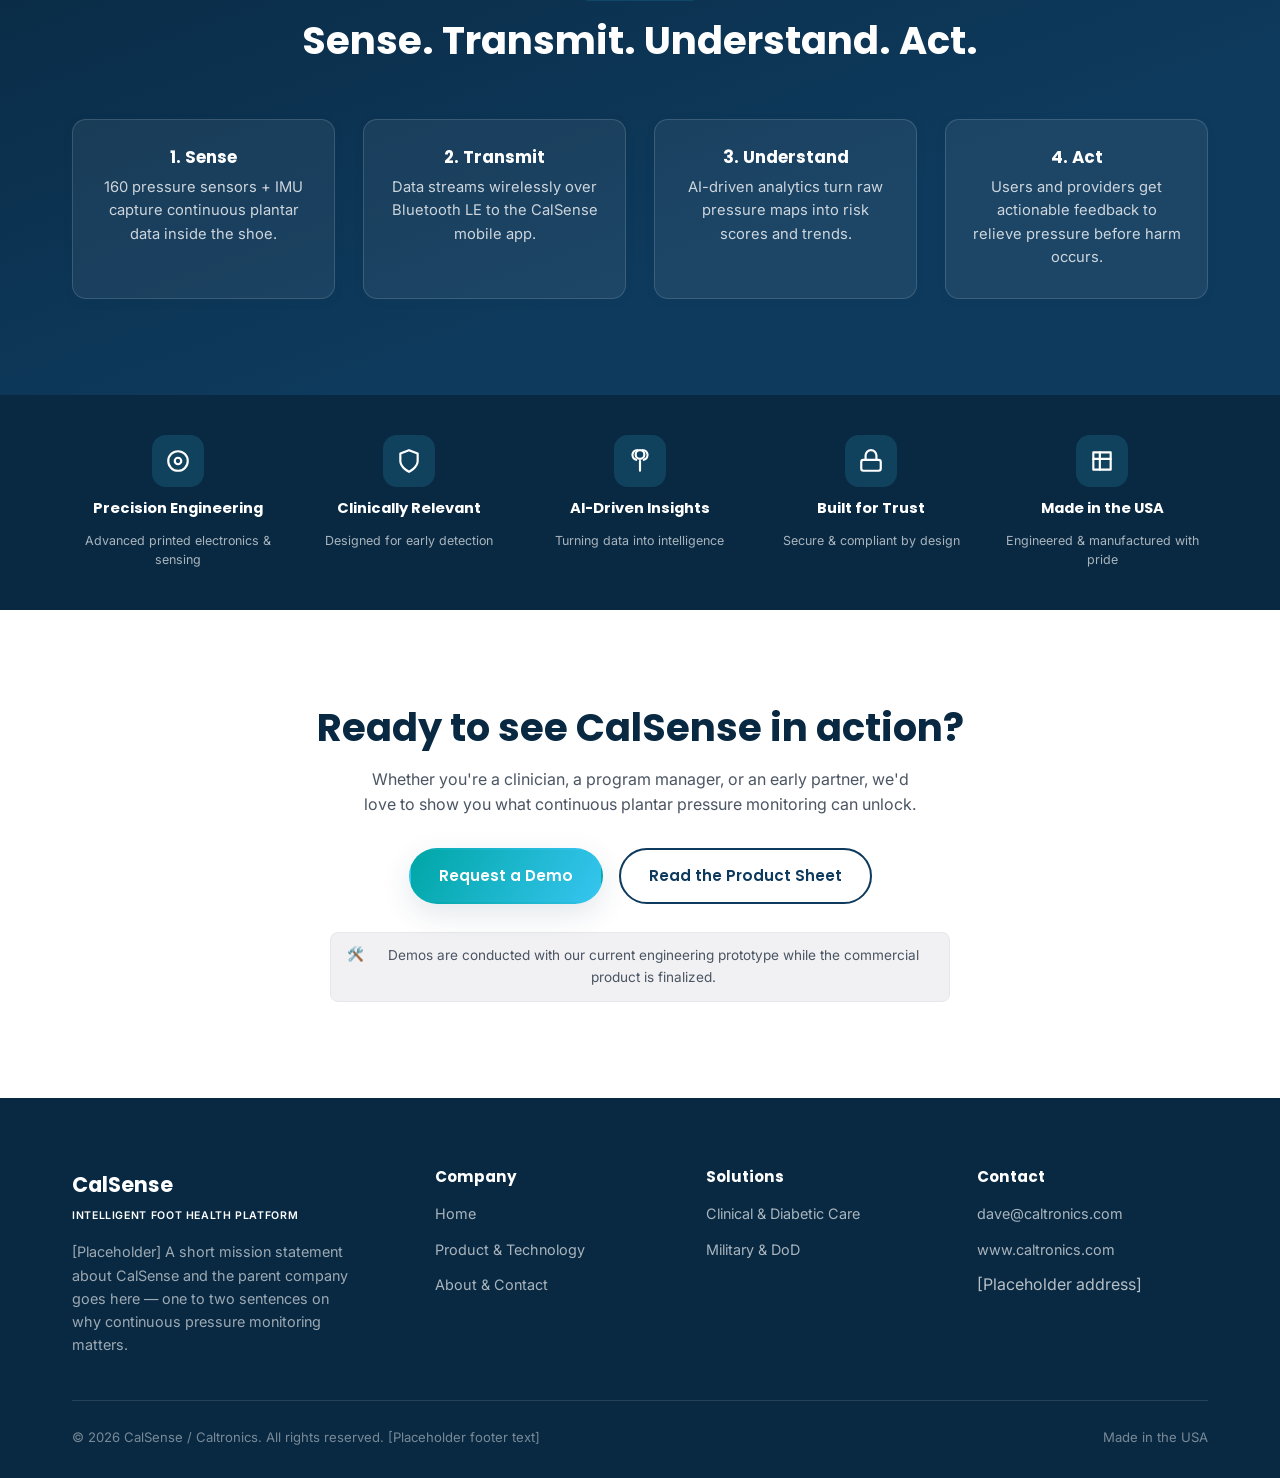
==== commit 33588061: "Add prototype-stage disclaimer to demo/CTA sections Site language implied a finished, shippable prod" ====
--- a/index.html
+++ b/index.html
@@ -49,6 +49,10 @@
         <a href="product.html" class="btn btn--primary">Explore the Technology</a>
         <a href="about.html" class="btn btn--ghost">Talk to Our Team</a>
       </div>
+      <div class="proto-note" style="margin-top:26px;">
+        <span class="proto-icon">🛠️</span>
+        <span>CalSense is currently a working prototype. Demos reflect our in-development hardware and app — the commercial product, specifications, and availability are still being finalized.</span>
+      </div>
       <div class="hero-badges">
         <div class="hero-badge"><strong>160</strong>Pressure Sensors / Sole</div>
         <div class="hero-badge"><strong>10–12 hrs</strong>Continuous Battery Life</div>
@@ -220,6 +224,10 @@
       <a href="about.html" class="btn btn--primary" style="color:#fff;">Request a Demo</a>
       <a href="product.html" class="btn btn--outline-navy">Read the Product Sheet</a>
     </div>
+    <div class="proto-note proto-note--center" style="margin-top:28px;">
+      <span class="proto-icon">🛠️</span>
+      <span>Demos are conducted with our current engineering prototype while the commercial product is finalized.</span>
+    </div>
   </div>
 </section>
 
--- a/css/styles.css
+++ b/css/styles.css
@@ -546,6 +546,27 @@
 .text-center { text-align: center; }
 .mt-lg { margin-top: 48px; }
 .small-note { font-size: 0.82rem; color: var(--slate); opacity: 0.8; margin-top: 10px; }
+
+/* Prototype-stage disclaimer */
+.proto-note {
+  display: flex;
+  align-items: flex-start;
+  gap: 10px;
+  font-size: 0.85rem;
+  color: var(--slate);
+  background: rgba(75, 85, 99, 0.08);
+  border: 1px solid var(--light-gray);
+  border-radius: var(--radius-sm);
+  padding: 12px 16px;
+  max-width: 620px;
+}
+.proto-note .proto-icon { flex-shrink: 0; line-height: 1.4; }
+.section--navy .proto-note {
+  background: rgba(255,255,255,0.06);
+  border-color: rgba(255,255,255,0.16);
+  color: rgba(255,255,255,0.72);
+}
+.proto-note--center { margin-left: auto; margin-right: auto; }
 
 /* ---------- Responsive ---------- */
 @media (max-width: 980px) {
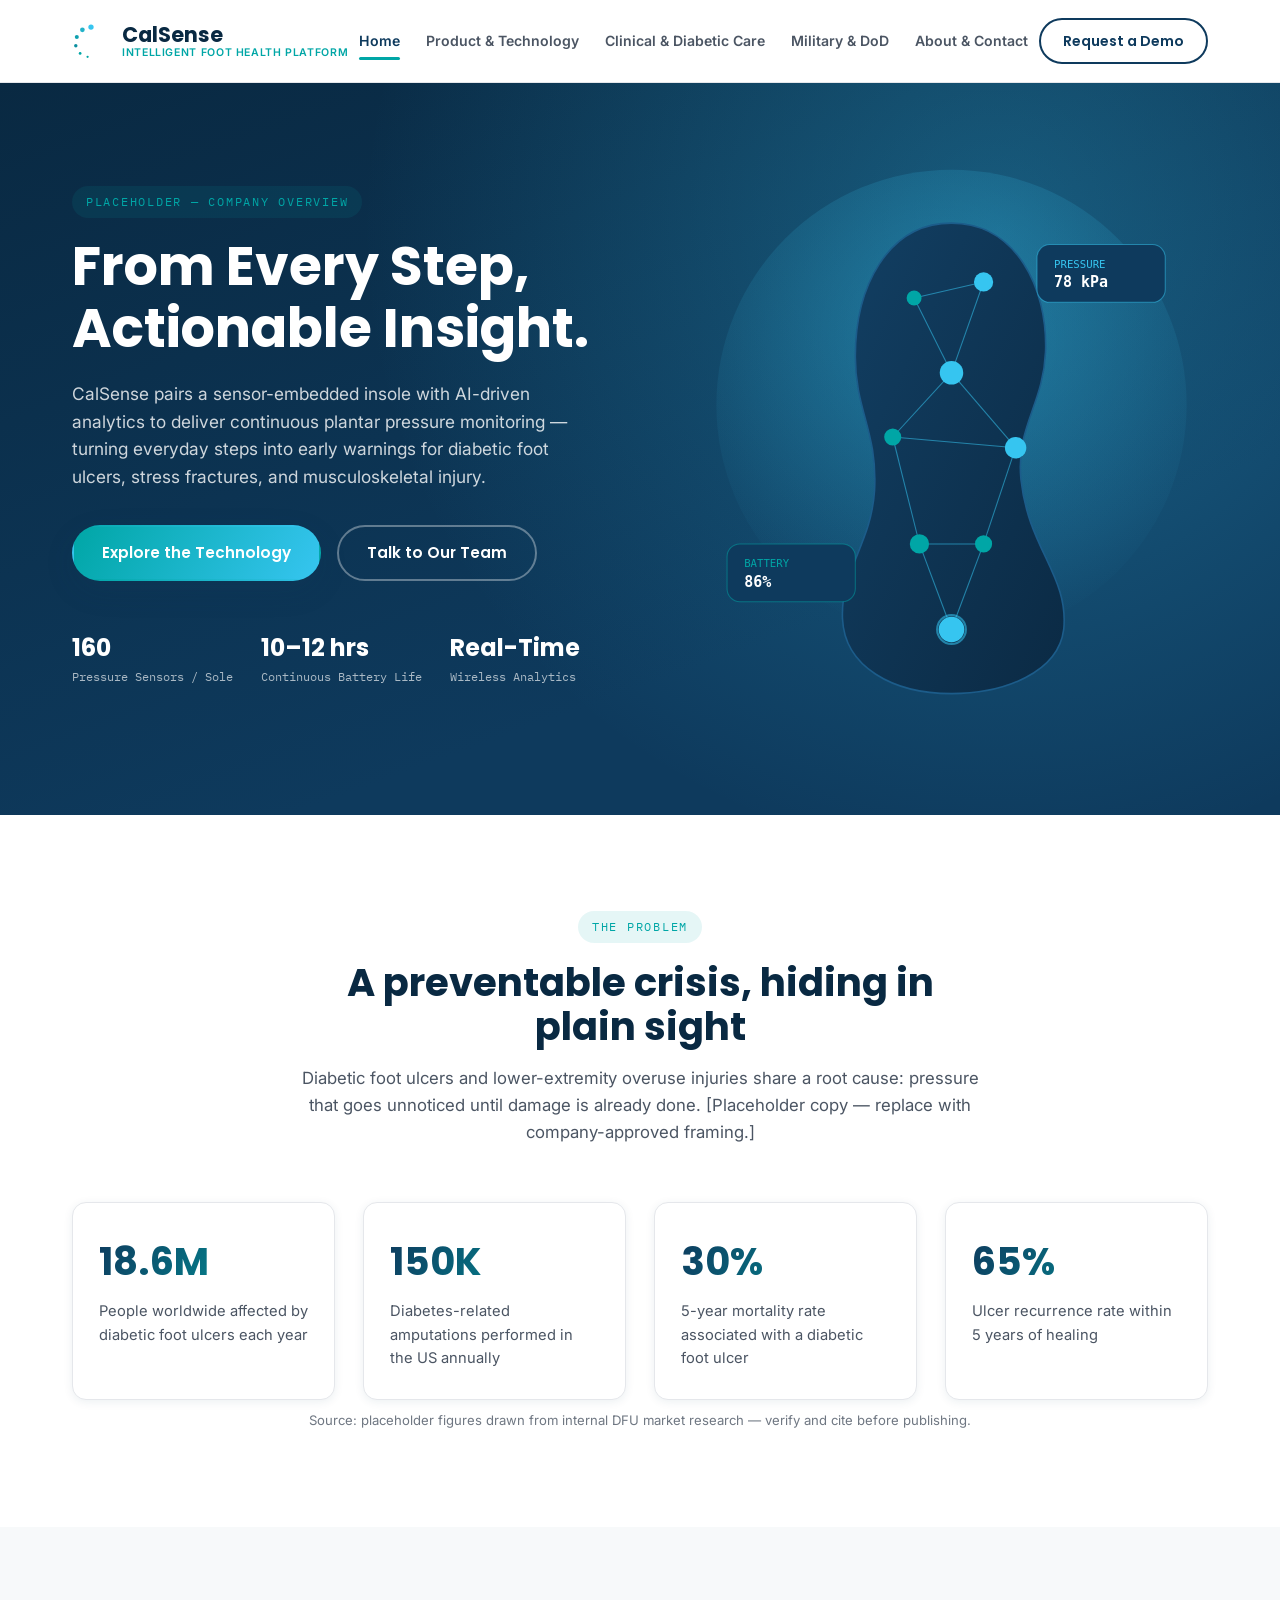
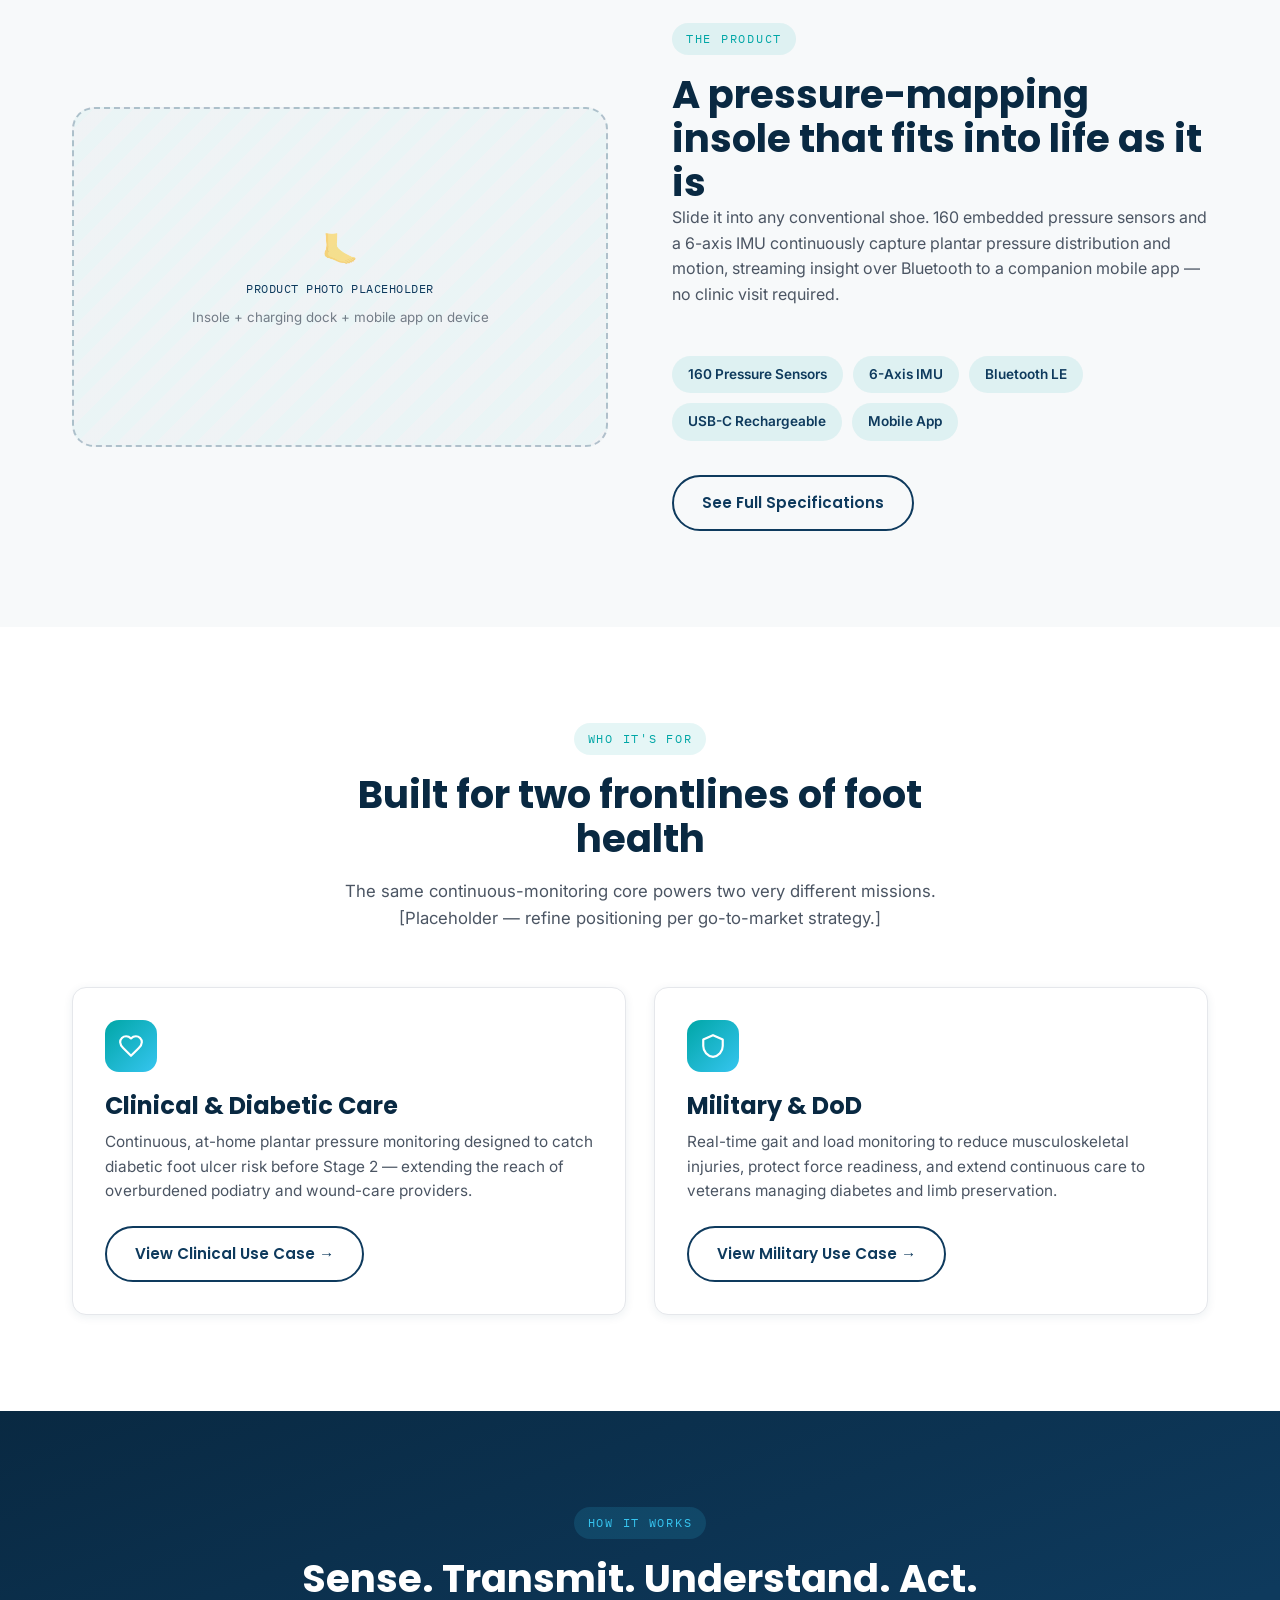
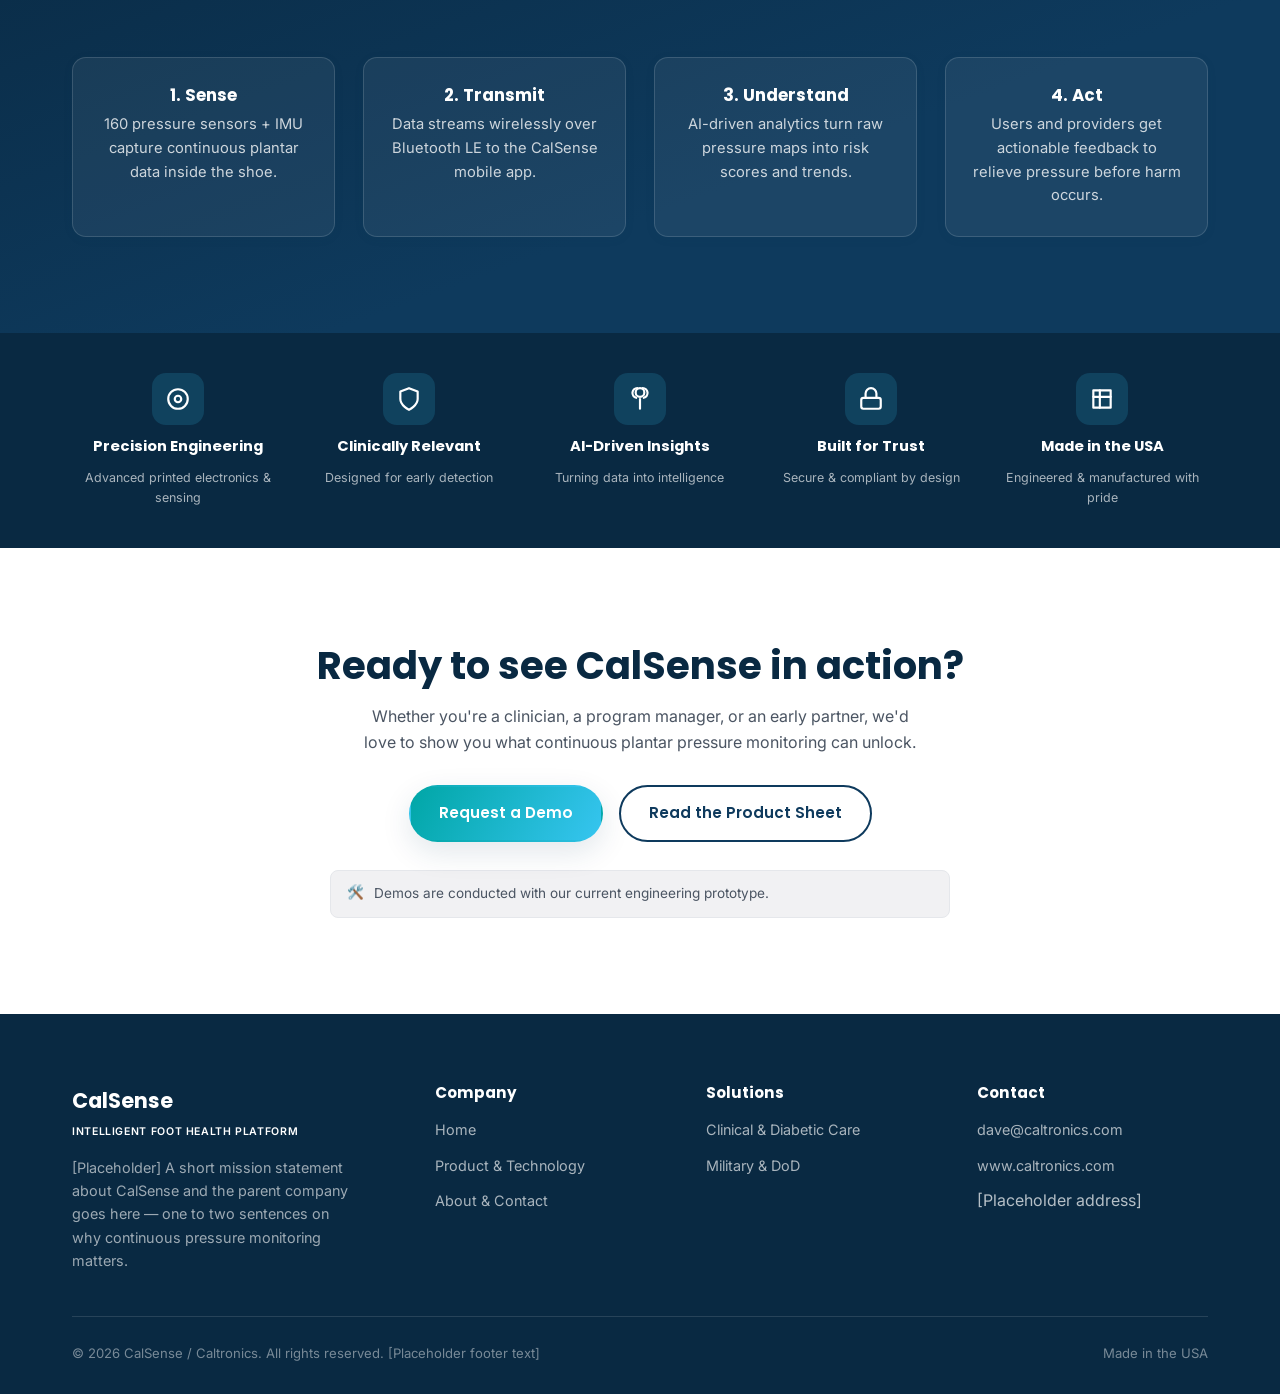
==== commit 4ea56bed: "Update index.html" ====
--- a/index.html
+++ b/index.html
@@ -49,10 +49,6 @@
         <a href="product.html" class="btn btn--primary">Explore the Technology</a>
         <a href="about.html" class="btn btn--ghost">Talk to Our Team</a>
       </div>
-      <div class="proto-note" style="margin-top:26px;">
-        <span class="proto-icon">🛠️</span>
-        <span>CalSense is currently a working prototype. Demos reflect our in-development hardware and app — the commercial product, specifications, and availability are still being finalized.</span>
-      </div>
       <div class="hero-badges">
         <div class="hero-badge"><strong>160</strong>Pressure Sensors / Sole</div>
         <div class="hero-badge"><strong>10–12 hrs</strong>Continuous Battery Life</div>
@@ -226,7 +222,7 @@
     </div>
     <div class="proto-note proto-note--center" style="margin-top:28px;">
       <span class="proto-icon">🛠️</span>
-      <span>Demos are conducted with our current engineering prototype while the commercial product is finalized.</span>
+      <span>Demos are conducted with our current engineering prototype.</span>
     </div>
   </div>
 </section>
